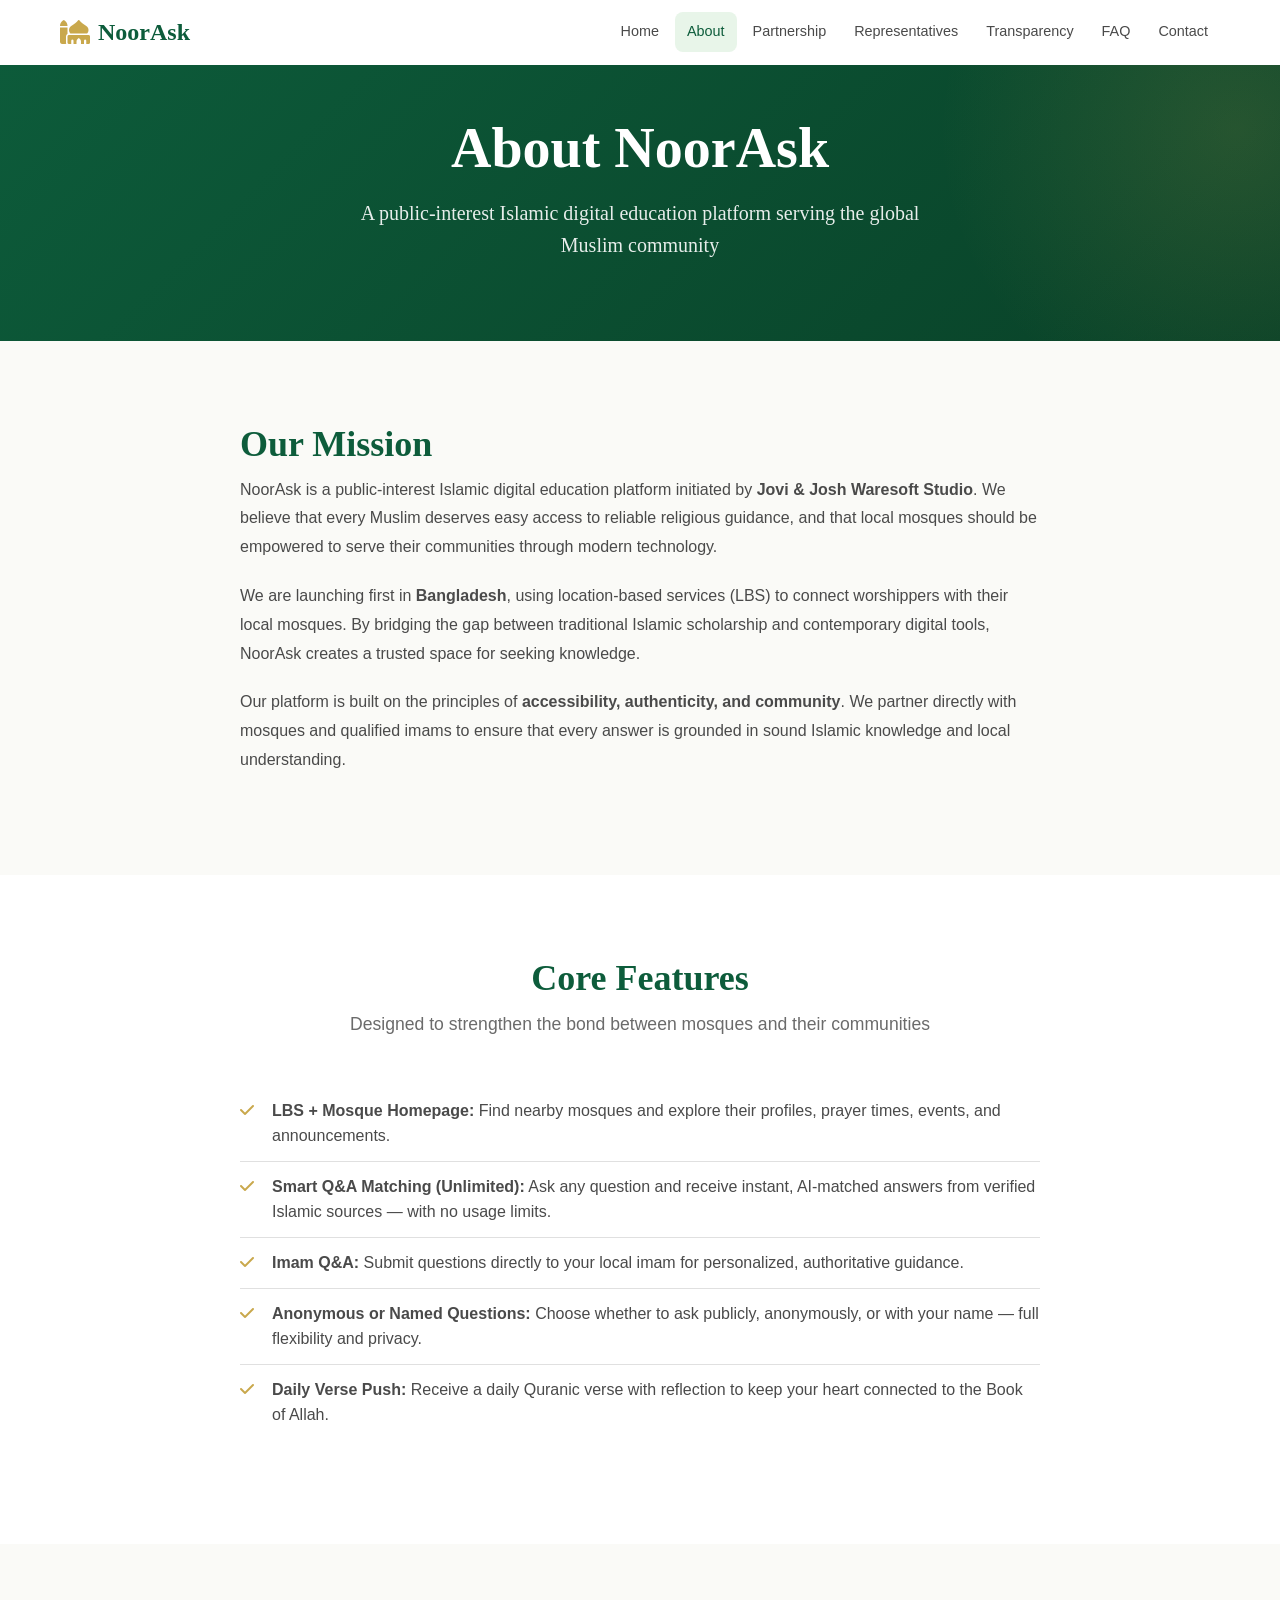
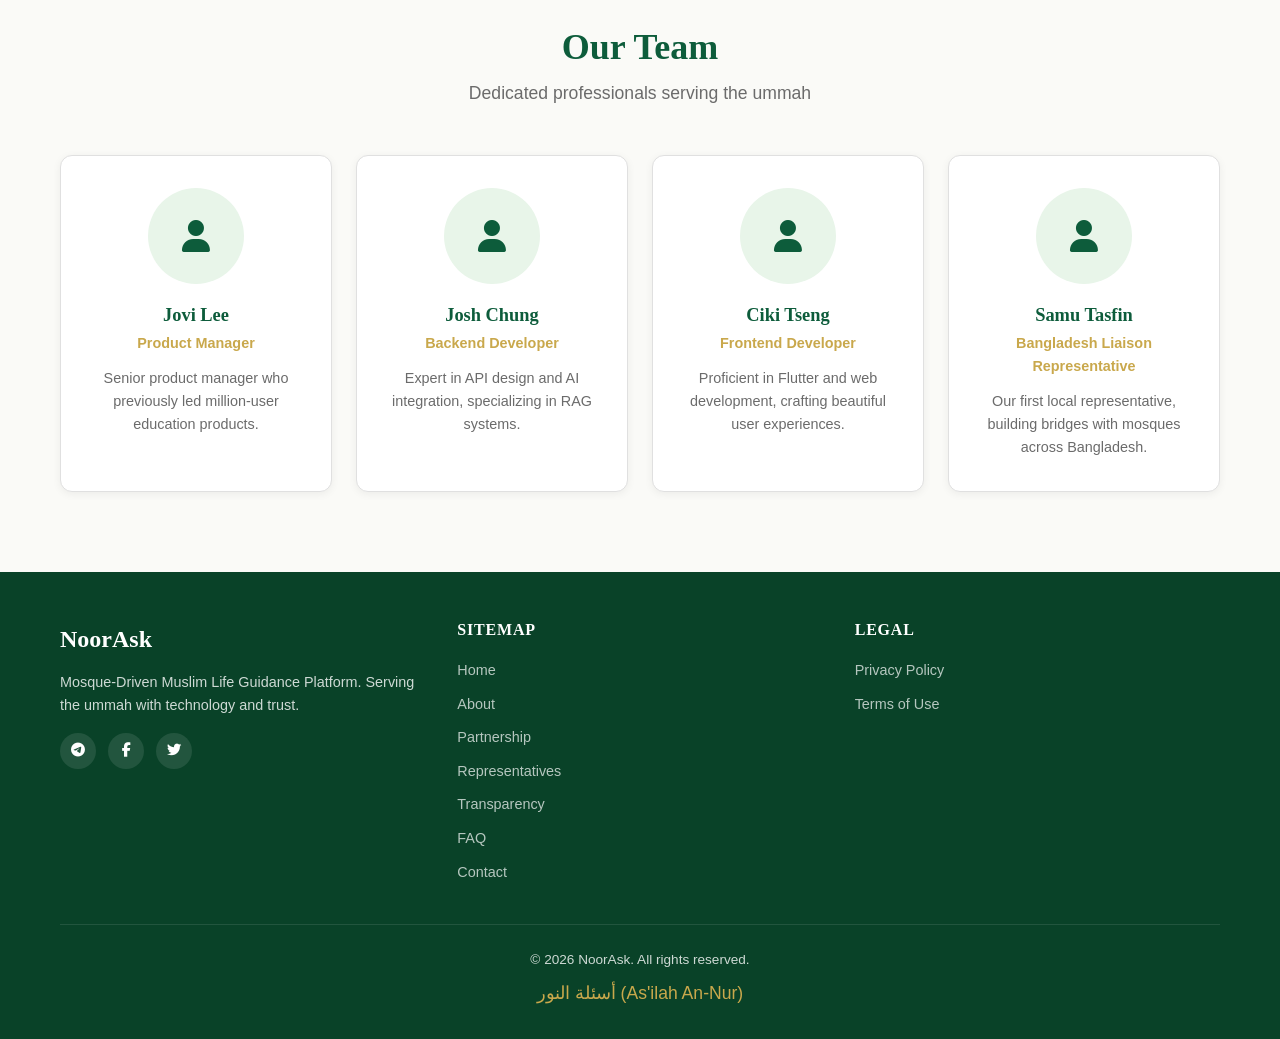
==== about.html @ b7441f34 "Initial commit: NoorAsk recruitment website" ====
<!DOCTYPE html>
<html lang="en" dir="ltr">
<head>
  <meta charset="UTF-8">
  <meta name="viewport" content="width=device-width, initial-scale=1.0">
  <meta name="description" content="About NoorAsk - A public-interest Islamic digital education platform initiated by Jovi & Josh Waresoft Studio.">
  <title>About Us - NoorAsk</title>
  <link rel="stylesheet" href="https://cdnjs.cloudflare.com/ajax/libs/font-awesome/6.4.0/css/all.min.css">
  <link rel="stylesheet" href="./css/style.css">
</head>
<body>
  <!-- Navigation -->
  <nav class="navbar">
    <div class="container">
      <a href="./index.html" class="logo">
        <i class="fas fa-mosque"></i>
        NoorAsk
      </a>
      <button class="nav-toggle" aria-label="Toggle navigation">
        <i class="fas fa-bars"></i>
      </button>
      <ul class="nav-menu">
        <li><a href="./index.html">Home</a></li>
        <li><a href="./about.html" class="active">About</a></li>
        <li><a href="./partnership.html">Partnership</a></li>
        <li><a href="./representatives.html">Representatives</a></li>
        <li><a href="./transparency.html">Transparency</a></li>
        <li><a href="./faq.html">FAQ</a></li>
        <li><a href="./contact.html">Contact</a></li>
      </ul>
    </div>
  </nav>

  <!-- About Hero -->
  <section class="hero" style="padding-top: 7rem; padding-bottom: 3rem;">
    <div class="container">
      <h1>About NoorAsk</h1>
      <p class="tagline">A public-interest Islamic digital education platform serving the global Muslim community</p>
    </div>
  </section>

  <!-- Project Introduction -->
  <section class="section bg-cream">
    <div class="container">
      <div class="content-block">
        <h2 class="section-title" style="text-align: left;">Our Mission</h2>
        <p>NoorAsk is a public-interest Islamic digital education platform initiated by <strong>Jovi & Josh Waresoft Studio</strong>. We believe that every Muslim deserves easy access to reliable religious guidance, and that local mosques should be empowered to serve their communities through modern technology.</p>
        <p>We are launching first in <strong>Bangladesh</strong>, using location-based services (LBS) to connect worshippers with their local mosques. By bridging the gap between traditional Islamic scholarship and contemporary digital tools, NoorAsk creates a trusted space for seeking knowledge.</p>
        <p>Our platform is built on the principles of <strong>accessibility, authenticity, and community</strong>. We partner directly with mosques and qualified imams to ensure that every answer is grounded in sound Islamic knowledge and local understanding.</p>
      </div>
    </div>
  </section>

  <!-- Core Features -->
  <section class="section">
    <div class="container">
      <div class="section-header">
        <h2 class="section-title">Core Features</h2>
        <p class="section-subtitle">Designed to strengthen the bond between mosques and their communities</p>
      </div>
      <div class="content-block">
        <ul class="feature-list">
          <li><strong>LBS + Mosque Homepage:</strong> Find nearby mosques and explore their profiles, prayer times, events, and announcements.</li>
          <li><strong>Smart Q&A Matching (Unlimited):</strong> Ask any question and receive instant, AI-matched answers from verified Islamic sources — with no usage limits.</li>
          <li><strong>Imam Q&A:</strong> Submit questions directly to your local imam for personalized, authoritative guidance.</li>
          <li><strong>Anonymous or Named Questions:</strong> Choose whether to ask publicly, anonymously, or with your name — full flexibility and privacy.</li>
          <li><strong>Daily Verse Push:</strong> Receive a daily Quranic verse with reflection to keep your heart connected to the Book of Allah.</li>
        </ul>
      </div>
    </div>
  </section>

  <!-- Team Section -->
  <section class="section bg-cream">
    <div class="container">
      <div class="section-header">
        <h2 class="section-title">Our Team</h2>
        <p class="section-subtitle">Dedicated professionals serving the ummah</p>
      </div>
      <div class="team-grid">
        <div class="card team-card">
          <div class="team-avatar">
            <i class="fas fa-user"></i>
          </div>
          <h4>Jovi Lee</h4>
          <span class="team-role">Product Manager</span>
          <p>Senior product manager who previously led million-user education products.</p>
        </div>
        <div class="card team-card">
          <div class="team-avatar">
            <i class="fas fa-user"></i>
          </div>
          <h4>Josh Chung</h4>
          <span class="team-role">Backend Developer</span>
          <p>Expert in API design and AI integration, specializing in RAG systems.</p>
        </div>
        <div class="card team-card">
          <div class="team-avatar">
            <i class="fas fa-user"></i>
          </div>
          <h4>Ciki Tseng</h4>
          <span class="team-role">Frontend Developer</span>
          <p>Proficient in Flutter and web development, crafting beautiful user experiences.</p>
        </div>
        <div class="card team-card">
          <div class="team-avatar">
            <i class="fas fa-user"></i>
          </div>
          <h4>Samu Tasfin</h4>
          <span class="team-role">Bangladesh Liaison Representative</span>
          <p>Our first local representative, building bridges with mosques across Bangladesh.</p>
        </div>
      </div>
    </div>
  </section>

  <!-- Footer -->
  <footer class="footer">
    <div class="container">
      <div class="footer-grid">
        <div>
          <div class="footer-brand">NoorAsk</div>
          <p style="font-size: 0.9rem; line-height: 1.6;">Mosque-Driven Muslim Life Guidance Platform. Serving the ummah with technology and trust.</p>
          <div class="footer-social">
            <a href="https://t.me/nooraskbangladesh" target="_blank" aria-label="Telegram"><i class="fab fa-telegram-plane"></i></a>
            <a href="https://facebook.com/nooraskbangladesh" target="_blank" aria-label="Facebook"><i class="fab fa-facebook-f"></i></a>
            <a href="#" target="_blank" aria-label="Twitter"><i class="fab fa-twitter"></i></a>
          </div>
        </div>
        <div class="footer-section">
          <h4>Sitemap</h4>
          <ul class="footer-links">
            <li><a href="./index.html">Home</a></li>
            <li><a href="./about.html">About</a></li>
            <li><a href="./partnership.html">Partnership</a></li>
            <li><a href="./representatives.html">Representatives</a></li>
            <li><a href="./transparency.html">Transparency</a></li>
            <li><a href="./faq.html">FAQ</a></li>
            <li><a href="./contact.html">Contact</a></li>
          </ul>
        </div>
        <div class="footer-section">
          <h4>Legal</h4>
          <ul class="footer-links">
            <li><a href="#">Privacy Policy</a></li>
            <li><a href="#">Terms of Use</a></li>
          </ul>
        </div>
      </div>
      <div class="footer-bottom">
        <p>© 2026 NoorAsk. All rights reserved.</p>
        <p class="arabic-text">أسئلة النور (As'ilah An-Nur)</p>
      </div>
    </div>
  </footer>

  <script src="./js/main.js"></script>
</body>
</html>
---- css/style.css ----
/* NoorAsk - Mosque-Driven Muslim Life Guidance Platform */
/* Global Reset & Base */
*, *::before, *::after {
  box-sizing: border-box;
  margin: 0;
  padding: 0;
}

:root {
  --primary-green: #0D5C3B;
  --dark-green: #094228;
  --light-green: #E8F5E9;
  --accent-gold: #C9A84C;
  --accent-gold-hover: #B3943D;
  --text-dark: #1A1A1A;
  --text-medium: #4A4A4A;
  --text-light: #6B6B6B;
  --bg-white: #FFFFFF;
  --bg-cream: #FAFAF7;
  --border-light: #E0E0E0;
  --shadow-sm: 0 2px 8px rgba(0,0,0,0.06);
  --shadow-md: 0 4px 16px rgba(0,0,0,0.1);
  --radius-sm: 8px;
  --radius-md: 12px;
  --radius-lg: 16px;
  --transition: all 0.3s ease;
}

html {
  scroll-behavior: smooth;
}

body {
  font-family: -apple-system, BlinkMacSystemFont, "Segoe UI", Roboto, "Helvetica Neue", Arial, "Noto Sans", sans-serif, "Apple Color Emoji", "Segoe UI Emoji";
  color: var(--text-dark);
  background-color: var(--bg-white);
  line-height: 1.6;
  -webkit-font-smoothing: antialiased;
}

h1, h2, h3, h4, h5, h6 {
  font-family: Georgia, "Times New Roman", serif;
  font-weight: 600;
  line-height: 1.3;
  color: var(--primary-green);
}

a {
  color: var(--primary-green);
  text-decoration: none;
  transition: var(--transition);
}

a:hover {
  color: var(--accent-gold);
}

img {
  max-width: 100%;
  height: auto;
  display: block;
}

.container {
  width: 100%;
  max-width: 1200px;
  margin: 0 auto;
  padding: 0 1.25rem;
}

/* Buttons */
.btn {
  display: inline-flex;
  align-items: center;
  justify-content: center;
  padding: 0.875rem 1.75rem;
  font-family: Georgia, serif;
  font-size: 1rem;
  font-weight: 600;
  border-radius: var(--radius-sm);
  cursor: pointer;
  transition: var(--transition);
  border: 2px solid transparent;
  text-align: center;
}

.btn-primary {
  background-color: var(--primary-green);
  color: var(--bg-white);
  border-color: var(--primary-green);
}

.btn-primary:hover {
  background-color: var(--dark-green);
  border-color: var(--dark-green);
  color: var(--bg-white);
}

.btn-outline {
  background-color: transparent;
  color: var(--primary-green);
  border-color: var(--primary-green);
}

.btn-outline:hover {
  background-color: var(--primary-green);
  color: var(--bg-white);
}

.btn-gold {
  background-color: var(--accent-gold);
  color: var(--bg-white);
  border-color: var(--accent-gold);
}

.btn-gold:hover {
  background-color: var(--accent-gold-hover);
  border-color: var(--accent-gold-hover);
  color: var(--bg-white);
}

.btn-sm {
  padding: 0.625rem 1.25rem;
  font-size: 0.875rem;
}

/* Section Styles */
.section {
  padding: 4rem 0;
}

.section-title {
  font-size: 2rem;
  text-align: center;
  margin-bottom: 0.5rem;
}

.section-subtitle {
  text-align: center;
  color: var(--text-light);
  font-size: 1.1rem;
  margin-bottom: 2.5rem;
}

.section-header {
  text-align: center;
  margin-bottom: 3rem;
}

.bg-cream {
  background-color: var(--bg-cream);
}

.bg-green {
  background-color: var(--primary-green);
  color: var(--bg-white);
}

.bg-green h1,
.bg-green h2,
.bg-green h3,
.bg-green h4 {
  color: var(--bg-white);
}

.bg-green .section-subtitle {
  color: rgba(255,255,255,0.85);
}

/* Navigation */
.navbar {
  position: fixed;
  top: 0;
  left: 0;
  right: 0;
  background-color: var(--bg-white);
  z-index: 1000;
  transition: var(--transition);
  border-bottom: 1px solid transparent;
}

.navbar.scrolled {
  box-shadow: var(--shadow-sm);
  border-bottom-color: var(--border-light);
}

.navbar .container {
  display: flex;
  align-items: center;
  justify-content: space-between;
  height: 64px;
}

.logo {
  font-family: Georgia, serif;
  font-size: 1.5rem;
  font-weight: 700;
  color: var(--primary-green);
  display: flex;
  align-items: center;
  gap: 0.5rem;
}

.logo i {
  color: var(--accent-gold);
}

.nav-menu {
  display: flex;
  list-style: none;
  gap: 0.25rem;
}

.nav-menu a {
  display: block;
  padding: 0.5rem 0.75rem;
  font-size: 0.9rem;
  font-weight: 500;
  color: var(--text-medium);
  border-radius: var(--radius-sm);
}

.nav-menu a:hover,
.nav-menu a.active {
  color: var(--primary-green);
  background-color: var(--light-green);
}

.nav-toggle {
  display: none;
  background: none;
  border: none;
  cursor: pointer;
  padding: 0.5rem;
  color: var(--primary-green);
  font-size: 1.25rem;
}

/* Mobile Navigation */
@media (max-width: 991px) {
  .nav-toggle {
    display: block;
  }

  .nav-menu {
    position: fixed;
    top: 64px;
    left: 0;
    right: 0;
    background-color: var(--bg-white);
    flex-direction: column;
    padding: 1rem;
    gap: 0.5rem;
    box-shadow: var(--shadow-md);
    transform: translateY(-150%);
    opacity: 0;
    transition: var(--transition);
    pointer-events: none;
    border-bottom: 1px solid var(--border-light);
  }

  .nav-menu.open {
    transform: translateY(0);
    opacity: 1;
    pointer-events: all;
  }

  .nav-menu a {
    padding: 0.875rem 1rem;
    font-size: 1rem;
    border-bottom: 1px solid var(--border-light);
    border-radius: 0;
  }

  .nav-menu li:last-child a {
    border-bottom: none;
  }
}

/* Hero Section */
.hero {
  padding: 8rem 0 5rem;
  background: linear-gradient(135deg, var(--primary-green) 0%, var(--dark-green) 100%);
  color: var(--bg-white);
  text-align: center;
  position: relative;
  overflow: hidden;
}

.hero::before {
  content: '';
  position: absolute;
  top: -50%;
  right: -20%;
  width: 600px;
  height: 600px;
  background: radial-gradient(circle, rgba(201,168,76,0.15) 0%, transparent 70%);
  pointer-events: none;
}

.hero h1 {
  font-size: 3rem;
  color: var(--bg-white);
  margin-bottom: 0.75rem;
}

.hero .tagline {
  font-family: Georgia, serif;
  font-size: 1.25rem;
  opacity: 0.9;
  margin-bottom: 2rem;
  max-width: 600px;
  margin-left: auto;
  margin-right: auto;
}

.hero-buttons {
  display: flex;
  gap: 1rem;
  justify-content: center;
  flex-wrap: wrap;
}

.hero .btn-primary {
  background-color: var(--accent-gold);
  border-color: var(--accent-gold);
  color: var(--bg-white);
}

.hero .btn-primary:hover {
  background-color: var(--accent-gold-hover);
  border-color: var(--accent-gold-hover);
}

.hero .btn-outline {
  color: var(--bg-white);
  border-color: rgba(255,255,255,0.5);
}

.hero .btn-outline:hover {
  background-color: var(--bg-white);
  color: var(--primary-green);
  border-color: var(--bg-white);
}

/* Cards Grid */
.cards-grid {
  display: grid;
  grid-template-columns: repeat(auto-fit, minmax(260px, 1fr));
  gap: 1.5rem;
}

.card {
  background-color: var(--bg-white);
  border-radius: var(--radius-md);
  padding: 2rem;
  box-shadow: var(--shadow-sm);
  border: 1px solid var(--border-light);
  transition: var(--transition);
}

.card:hover {
  box-shadow: var(--shadow-md);
  transform: translateY(-4px);
}

.card-icon {
  width: 56px;
  height: 56px;
  background-color: var(--light-green);
  border-radius: var(--radius-sm);
  display: flex;
  align-items: center;
  justify-content: center;
  margin-bottom: 1.25rem;
  color: var(--primary-green);
  font-size: 1.5rem;
}

.card h3 {
  font-size: 1.25rem;
  margin-bottom: 0.75rem;
}

.card p {
  color: var(--text-light);
  font-size: 0.95rem;
  line-height: 1.6;
}

/* Stats Section */
.stats-grid {
  display: grid;
  grid-template-columns: repeat(auto-fit, minmax(200px, 1fr));
  gap: 2rem;
  text-align: center;
}

.stat-item .stat-number {
  font-family: Georgia, serif;
  font-size: 2.5rem;
  font-weight: 700;
  color: var(--accent-gold);
  display: block;
  margin-bottom: 0.5rem;
}

.stat-item .stat-label {
  font-size: 1rem;
  color: rgba(255,255,255,0.85);
}

/* Placeholder Boxes */
.typeform-placeholder,
.dropboxsign-placeholder {
  background-color: var(--light-green);
  border: 2px dashed var(--primary-green);
  border-radius: var(--radius-md);
  padding: 3rem 2rem;
  text-align: center;
  color: var(--primary-green);
  font-family: Georgia, serif;
  margin: 1.5rem 0;
}

.typeform-placeholder i,
.dropboxsign-placeholder i {
  font-size: 2.5rem;
  margin-bottom: 1rem;
  display: block;
  opacity: 0.7;
}

/* Team Cards */
.team-grid {
  display: grid;
  grid-template-columns: repeat(auto-fit, minmax(240px, 1fr));
  gap: 1.5rem;
}

.team-card {
  text-align: center;
  padding: 2rem 1.5rem;
}

.team-avatar {
  width: 96px;
  height: 96px;
  background-color: var(--light-green);
  border-radius: 50%;
  display: flex;
  align-items: center;
  justify-content: center;
  margin: 0 auto 1.25rem;
  color: var(--primary-green);
  font-size: 2rem;
}

.team-card h4 {
  font-size: 1.15rem;
  margin-bottom: 0.25rem;
}

.team-role {
  color: var(--accent-gold);
  font-weight: 600;
  font-size: 0.9rem;
  margin-bottom: 0.75rem;
  display: block;
}

.team-card p {
  color: var(--text-light);
  font-size: 0.9rem;
}

/* Process Steps */
.process-steps {
  display: flex;
  justify-content: center;
  flex-wrap: wrap;
  gap: 1rem;
  margin: 2rem 0;
}

.step {
  display: flex;
  align-items: center;
  gap: 0.75rem;
  background-color: var(--bg-white);
  padding: 1rem 1.25rem;
  border-radius: var(--radius-sm);
  box-shadow: var(--shadow-sm);
  border: 1px solid var(--border-light);
  min-width: 200px;
}

.step-number {
  width: 36px;
  height: 36px;
  background-color: var(--primary-green);
  color: var(--bg-white);
  border-radius: 50%;
  display: flex;
  align-items: center;
  justify-content: center;
  font-family: Georgia, serif;
  font-weight: 700;
  flex-shrink: 0;
}

.step-text {
  font-weight: 500;
  font-size: 0.95rem;
}

/* Tables */
.table-responsive {
  overflow-x: auto;
  margin: 1.5rem 0;
}

table {
  width: 100%;
  border-collapse: collapse;
  background-color: var(--bg-white);
  border-radius: var(--radius-md);
  overflow: hidden;
  box-shadow: var(--shadow-sm);
}

thead {
  background-color: var(--primary-green);
  color: var(--bg-white);
}

th, td {
  padding: 1rem 1.25rem;
  text-align: left;
  border-bottom: 1px solid var(--border-light);
}

th {
  font-family: Georgia, serif;
  font-weight: 600;
  font-size: 0.95rem;
}

tbody tr:last-child td {
  border-bottom: none;
}

tbody tr:hover {
  background-color: var(--light-green);
}

/* Progress Bar */
.progress-bar {
  width: 100%;
  height: 8px;
  background-color: var(--border-light);
  border-radius: 4px;
  overflow: hidden;
}

.progress-fill {
  height: 100%;
  background-color: var(--accent-gold);
  border-radius: 4px;
  transition: width 0.5s ease;
}

/* FAQ Accordion */
.faq-category {
  margin-bottom: 2.5rem;
}

.faq-category-title {
  font-size: 1.35rem;
  margin-bottom: 1rem;
  padding-bottom: 0.5rem;
  border-bottom: 2px solid var(--light-green);
}

.faq-item {
  background-color: var(--bg-white);
  border: 1px solid var(--border-light);
  border-radius: var(--radius-sm);
  margin-bottom: 0.75rem;
  overflow: hidden;
}

.faq-question {
  width: 100%;
  background: none;
  border: none;
  padding: 1.25rem;
  text-align: left;
  font-family: inherit;
  font-size: 1rem;
  font-weight: 500;
  color: var(--text-dark);
  cursor: pointer;
  display: flex;
  justify-content: space-between;
  align-items: center;
  transition: var(--transition);
}

.faq-question:hover {
  background-color: var(--light-green);
}

.faq-question i {
  transition: var(--transition);
  color: var(--primary-green);
}

.faq-item.active .faq-question i {
  transform: rotate(180deg);
}

.faq-answer {
  max-height: 0;
  overflow: hidden;
  transition: max-height 0.3s ease, padding 0.3s ease;
  padding: 0 1.25rem;
}

.faq-item.active .faq-answer {
  max-height: 500px;
  padding: 0 1.25rem 1.25rem;
}

.faq-answer p {
  color: var(--text-light);
  line-height: 1.7;
}

/* Contact Page */
.contact-grid {
  display: grid;
  grid-template-columns: repeat(auto-fit, minmax(280px, 1fr));
  gap: 2rem;
  margin-top: 2rem;
}

.contact-card {
  text-align: center;
  padding: 2.5rem 2rem;
}

.contact-card i {
  font-size: 2rem;
  color: var(--accent-gold);
  margin-bottom: 1rem;
}

.contact-card h3 {
  margin-bottom: 0.5rem;
  font-size: 1.2rem;
}

.contact-card a {
  color: var(--primary-green);
  font-weight: 500;
}

.contact-card a:hover {
  color: var(--accent-gold);
}

.social-links {
  display: flex;
  justify-content: center;
  gap: 1rem;
  margin-top: 2rem;
}

.social-links a {
  width: 48px;
  height: 48px;
  border-radius: 50%;
  background-color: var(--light-green);
  color: var(--primary-green);
  display: flex;
  align-items: center;
  justify-content: center;
  font-size: 1.25rem;
  transition: var(--transition);
}

.social-links a:hover {
  background-color: var(--primary-green);
  color: var(--bg-white);
  transform: translateY(-3px);
}

/* Footer */
.footer {
  background-color: var(--dark-green);
  color: rgba(255,255,255,0.8);
  padding: 3rem 0 1.5rem;
}

.footer-grid {
  display: grid;
  grid-template-columns: repeat(auto-fit, minmax(200px, 1fr));
  gap: 2rem;
  margin-bottom: 2rem;
}

.footer-brand {
  font-family: Georgia, serif;
  font-size: 1.5rem;
  font-weight: 700;
  color: var(--bg-white);
  margin-bottom: 0.75rem;
}

.footer-section h4 {
  color: var(--bg-white);
  font-size: 1rem;
  margin-bottom: 1rem;
  text-transform: uppercase;
  letter-spacing: 0.05em;
}

.footer-links {
  list-style: none;
}

.footer-links li {
  margin-bottom: 0.5rem;
}

.footer-links a {
  color: rgba(255,255,255,0.7);
  font-size: 0.9rem;
}

.footer-links a:hover {
  color: var(--accent-gold);
}

.footer-social {
  display: flex;
  gap: 0.75rem;
  margin-top: 1rem;
}

.footer-social a {
  width: 36px;
  height: 36px;
  border-radius: 50%;
  background-color: rgba(255,255,255,0.1);
  color: var(--bg-white);
  display: flex;
  align-items: center;
  justify-content: center;
  font-size: 0.9rem;
  transition: var(--transition);
}

.footer-social a:hover {
  background-color: var(--accent-gold);
  color: var(--bg-white);
}

.footer-bottom {
  border-top: 1px solid rgba(255,255,255,0.1);
  padding-top: 1.5rem;
  text-align: center;
  font-size: 0.85rem;
}

.footer-bottom p {
  margin-bottom: 0.5rem;
}

.arabic-text {
  font-family: "Traditional Arabic", "Arial", sans-serif;
  font-size: 1.1rem;
  color: var(--accent-gold);
  margin-top: 0.5rem;
}

/* Content Blocks */
.content-block {
  max-width: 800px;
  margin: 0 auto;
}

.content-block p {
  margin-bottom: 1.25rem;
  color: var(--text-medium);
  line-height: 1.8;
}

.feature-list {
  list-style: none;
  margin: 1.5rem 0;
}

.feature-list li {
  padding: 0.75rem 0;
  padding-left: 2rem;
  position: relative;
  color: var(--text-medium);
  border-bottom: 1px solid var(--border-light);
}

.feature-list li:last-child {
  border-bottom: none;
}

.feature-list li::before {
  content: '\f00c';
  font-family: 'Font Awesome 6 Free';
  font-weight: 900;
  position: absolute;
  left: 0;
  color: var(--accent-gold);
}

/* Responsive Adjustments */
@media (max-width: 768px) {
  .hero {
    padding: 7rem 0 4rem;
  }

  .hero h1 {
    font-size: 2.25rem;
  }

  .hero .tagline {
    font-size: 1.05rem;
  }

  .section {
    padding: 3rem 0;
  }

  .section-title {
    font-size: 1.6rem;
  }

  .cards-grid {
    grid-template-columns: 1fr;
  }

  .process-steps {
    flex-direction: column;
    align-items: stretch;
  }

  .step {
    min-width: auto;
  }

  .stats-grid {
    grid-template-columns: 1fr;
    gap: 1.5rem;
  }

  .footer-grid {
    grid-template-columns: 1fr;
    text-align: center;
  }

  .footer-social {
    justify-content: center;
  }
}

@media (min-width: 992px) {
  .hero h1 {
    font-size: 3.5rem;
  }

  .section {
    padding: 5rem 0;
  }

  .section-title {
    font-size: 2.25rem;
  }
}

/* RTL Support */
[dir="rtl"] .feature-list li {
  padding-left: 0;
  padding-right: 2rem;
}

[dir="rtl"] .feature-list li::before {
  left: auto;
  right: 0;
}

[dir="rtl"] .step {
  flex-direction: row-reverse;
}

[dir="rtl"] .faq-question {
  flex-direction: row-reverse;
  text-align: right;
}
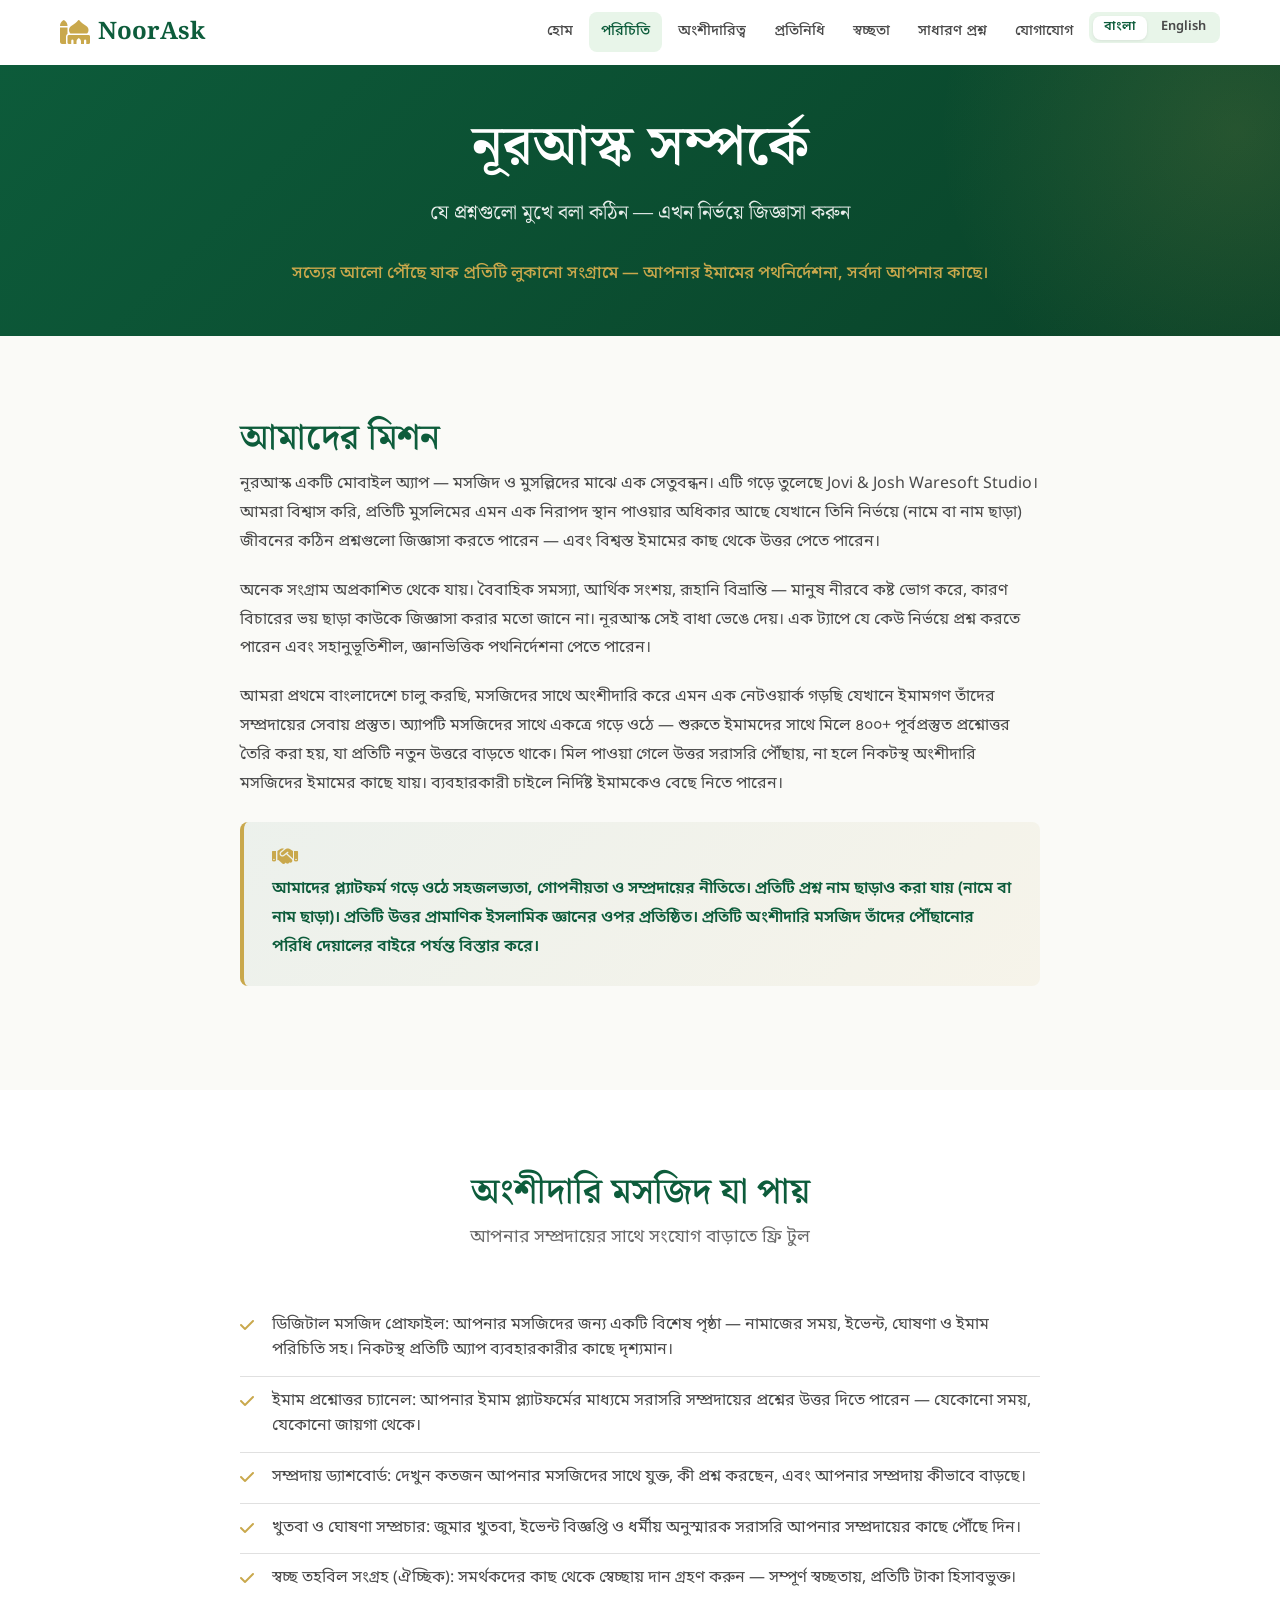
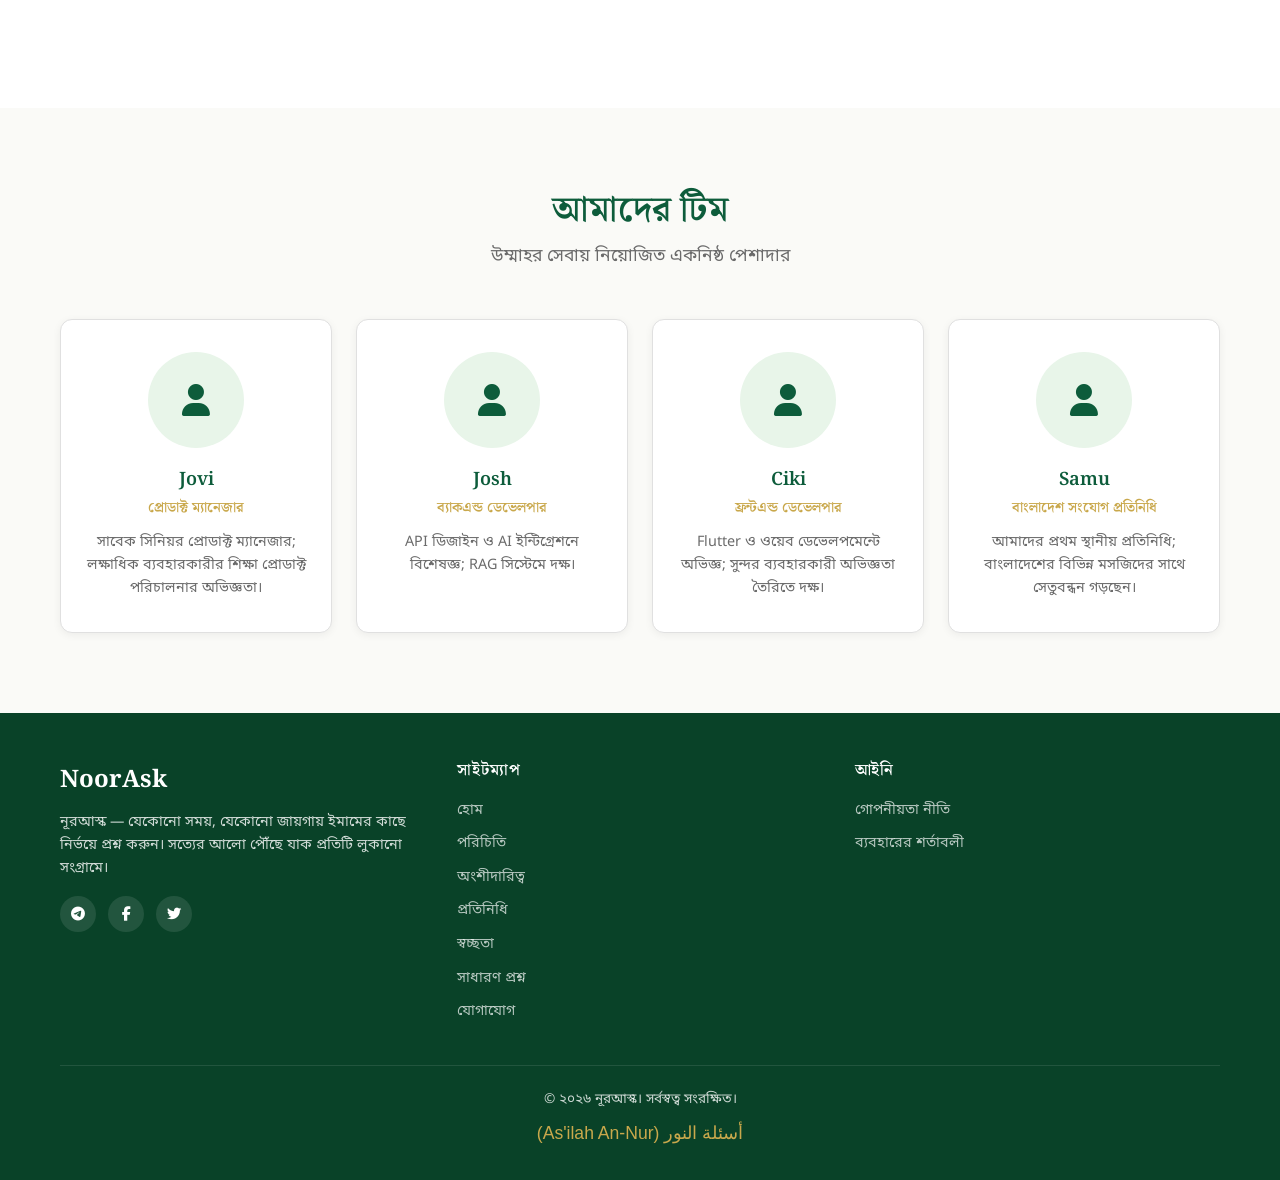
==== commit 385581c3: "feat: i18n Bengali default + content repositioning per user feedback" ====
--- a/about.html
+++ b/about.html
@@ -1,11 +1,14 @@
 <!DOCTYPE html>
-<html lang="en" dir="ltr">
+<html lang="bn" dir="ltr">
 <head>
   <meta charset="UTF-8">
   <meta name="viewport" content="width=device-width, initial-scale=1.0">
-  <meta name="description" content="About NoorAsk - A public-interest Islamic digital education platform initiated by Jovi & Josh Waresoft Studio.">
-  <title>About Us - NoorAsk</title>
+  <meta name="description" content="নূরআস্ক সম্পর্কে — মসজিদ ও মুসল্লিদের মাঝে সেতুবন্ধন তৈরি করে এমন একটি মোবাইল অ্যাপ। আপনার মসজিদের সাথে অংশীদারি করে জীবন বদলানো পথনির্দেশনা দিন।">
+  <title>নূরআস্ক সম্পর্কে</title>
   <link rel="stylesheet" href="https://cdnjs.cloudflare.com/ajax/libs/font-awesome/6.4.0/css/all.min.css">
+  <link rel="preconnect" href="https://fonts.googleapis.com">
+  <link rel="preconnect" href="https://fonts.gstatic.com" crossorigin>
+  <link href="https://fonts.googleapis.com/css2?family=Hind+Siliguri:wght@400;500;600;700&family=Noto+Sans+Bengali:wght@400;500;600;700&family=Noto+Serif+Bengali:wght@500;600;700&display=swap" rel="stylesheet">
   <link rel="stylesheet" href="./css/style.css">
 </head>
 <body>
@@ -20,13 +23,19 @@
         <i class="fas fa-bars"></i>
       </button>
       <ul class="nav-menu">
-        <li><a href="./index.html">Home</a></li>
-        <li><a href="./about.html" class="active">About</a></li>
-        <li><a href="./partnership.html">Partnership</a></li>
-        <li><a href="./representatives.html">Representatives</a></li>
-        <li><a href="./transparency.html">Transparency</a></li>
-        <li><a href="./faq.html">FAQ</a></li>
-        <li><a href="./contact.html">Contact</a></li>
+        <li><a href="./index.html" data-i18n="nav.home">হোম</a></li>
+        <li class="active"><a href="./about.html" data-i18n="nav.about">পরিচিতি</a></li>
+        <li><a href="./partnership.html" data-i18n="nav.partnership">অংশীদারিত্ব</a></li>
+        <li><a href="./representatives.html" data-i18n="nav.representatives">প্রতিনিধি</a></li>
+        <li><a href="./transparency.html" data-i18n="nav.transparency">স্বচ্ছতা</a></li>
+        <li><a href="./faq.html" data-i18n="nav.faq">সাধারণ প্রশ্ন</a></li>
+        <li><a href="./contact.html" data-i18n="nav.contact">যোগাযোগ</a></li>
+        <li>
+          <div class="lang-switcher">
+            <button class="lang-btn active" data-lang="bn" data-i18n="lang.bn">বাংলা</button>
+            <button class="lang-btn" data-lang="en" data-i18n="lang.en">English</button>
+          </div>
+        </li>
       </ul>
     </div>
   </nav>
@@ -34,8 +43,9 @@
   <!-- About Hero -->
   <section class="hero" style="padding-top: 7rem; padding-bottom: 3rem;">
     <div class="container">
-      <h1>About NoorAsk</h1>
-      <p class="tagline">A public-interest Islamic digital education platform serving the global Muslim community</p>
+      <h1 data-i18n="about.title">নূরআস্ক সম্পর্কে</h1>
+      <p class="tagline" data-i18n="about.hero.tagline">যে প্রশ্নগুলো মুখে বলা কঠিন — এখন নির্ভয়ে জিজ্ঞাসা করুন</p>
+      <p style="font-size: 1.05rem; color: var(--accent-gold); font-weight: 500; margin-top: 1rem;" data-i18n="about.hero.sub">সত্যের আলো পৌঁছে যাক প্রতিটি লুকানো সংগ্রামে — আপনার ইমামের পথনির্দেশনা, সর্বদা আপনার কাছে।</p>
     </div>
   </section>
 
@@ -43,10 +53,14 @@
   <section class="section bg-cream">
     <div class="container">
       <div class="content-block">
-        <h2 class="section-title" style="text-align: left;">Our Mission</h2>
-        <p>NoorAsk is a public-interest Islamic digital education platform initiated by <strong>Jovi & Josh Waresoft Studio</strong>. We believe that every Muslim deserves easy access to reliable religious guidance, and that local mosques should be empowered to serve their communities through modern technology.</p>
-        <p>We are launching first in <strong>Bangladesh</strong>, using location-based services (LBS) to connect worshippers with their local mosques. By bridging the gap between traditional Islamic scholarship and contemporary digital tools, NoorAsk creates a trusted space for seeking knowledge.</p>
-        <p>Our platform is built on the principles of <strong>accessibility, authenticity, and community</strong>. We partner directly with mosques and qualified imams to ensure that every answer is grounded in sound Islamic knowledge and local understanding.</p>
+        <h2 class="section-title" style="text-align: left;" data-i18n="about.mission.title">আমাদের মিশন</h2>
+        <p data-i18n="about.mission.p1">নূরআস্ক একটি মোবাইল অ্যাপ — মসজিদ ও মুসল্লিদের মাঝে এক সেতুবন্ধন। এটি গড়ে তুলেছে Jovi & Josh Waresoft Studio। আমরা বিশ্বাস করি, প্রতিটি মুসলিমের এমন এক নিরাপদ স্থান পাওয়ার অধিকার আছে যেখানে তিনি নির্ভয়ে (নামে বা নাম ছাড়া) জীবনের কঠিন প্রশ্নগুলো জিজ্ঞাসা করতে পারেন — এবং বিশ্বস্ত ইমামের কাছ থেকে উত্তর পেতে পারেন।</p>
+        <p data-i18n="about.mission.p2">অনেক সংগ্রাম অপ্রকাশিত থেকে যায়। বৈবাহিক সমস্যা, আর্থিক সংশয়, রূহানি বিভ্রান্তি — মানুষ নীরবে কষ্ট ভোগ করে, কারণ বিচারের ভয় ছাড়া কাউকে জিজ্ঞাসা করার মতো জানে না। নূরআস্ক সেই বাধা ভেঙে দেয়। এক ট্যাপে যে কেউ নির্ভয়ে প্রশ্ন করতে পারেন এবং সহানুভূতিশীল, জ্ঞানভিত্তিক পথনির্দেশনা পেতে পারেন।</p>
+        <p data-i18n="about.mission.p3">আমরা প্রথমে বাংলাদেশে চালু করছি, মসজিদের সাথে অংশীদারি করে এমন এক নেটওয়ার্ক গড়ছি যেখানে ইমামগণ তাঁদের সম্প্রদায়ের সেবায় প্রস্তুত। অ্যাপটি মসজিদের সাথে একত্রে গড়ে ওঠে — শুরুতে ইমামদের সাথে মিলে ৪০০+ পূর্বপ্রস্তুত প্রশ্নোত্তর তৈরি করা হয়, যা প্রতিটি নতুন উত্তরে বাড়তে থাকে। মিল পাওয়া গেলে উত্তর সরাসরি পৌঁছায়, না হলে নিকটস্থ অংশীদারি মসজিদের ইমামের কাছে যায়। ব্যবহারকারী চাইলে নির্দিষ্ট ইমামকেও বেছে নিতে পারেন।</p>
+        <div class="highlight-box">
+          <i class="fas fa-handshake" style="color: var(--accent-gold); margin-bottom: 0.5rem; font-size: 1.3rem;"></i>
+          <p style="font-weight: 600; color: var(--primary-green); margin: 0;" data-i18n="about.mission.p4">আমাদের প্ল্যাটফর্ম গড়ে ওঠে সহজলভ্যতা, গোপনীয়তা ও সম্প্রদায়ের নীতিতে। প্রতিটি প্রশ্ন নাম ছাড়াও করা যায় (নামে বা নাম ছাড়া)। প্রতিটি উত্তর প্রামাণিক ইসলামিক জ্ঞানের ওপর প্রতিষ্ঠিত। প্রতিটি অংশীদারি মসজিদ তাঁদের পৌঁছানোর পরিধি দেয়ালের বাইরে পর্যন্ত বিস্তার করে।</p>
+        </div>
       </div>
     </div>
   </section>
@@ -55,16 +69,16 @@
   <section class="section">
     <div class="container">
       <div class="section-header">
-        <h2 class="section-title">Core Features</h2>
-        <p class="section-subtitle">Designed to strengthen the bond between mosques and their communities</p>
+        <h2 class="section-title" data-i18n="about.features.title">অংশীদারি মসজিদ যা পায়</h2>
+        <p class="section-subtitle" data-i18n="about.features.subtitle">আপনার সম্প্রদায়ের সাথে সংযোগ বাড়াতে ফ্রি টুল</p>
       </div>
       <div class="content-block">
         <ul class="feature-list">
-          <li><strong>LBS + Mosque Homepage:</strong> Find nearby mosques and explore their profiles, prayer times, events, and announcements.</li>
-          <li><strong>Smart Q&A Matching (Unlimited):</strong> Ask any question and receive instant, AI-matched answers from verified Islamic sources — with no usage limits.</li>
-          <li><strong>Imam Q&A:</strong> Submit questions directly to your local imam for personalized, authoritative guidance.</li>
-          <li><strong>Anonymous or Named Questions:</strong> Choose whether to ask publicly, anonymously, or with your name — full flexibility and privacy.</li>
-          <li><strong>Daily Verse Push:</strong> Receive a daily Quranic verse with reflection to keep your heart connected to the Book of Allah.</li>
+          <li data-i18n="about.features.f1">ডিজিটাল মসজিদ প্রোফাইল: আপনার মসজিদের জন্য একটি বিশেষ পৃষ্ঠা — নামাজের সময়, ইভেন্ট, ঘোষণা ও ইমাম পরিচিতি সহ। নিকটস্থ প্রতিটি অ্যাপ ব্যবহারকারীর কাছে দৃশ্যমান।</li>
+          <li data-i18n="about.features.f2">ইমাম প্রশ্নোত্তর চ্যানেল: আপনার ইমাম প্ল্যাটফর্মের মাধ্যমে সরাসরি সম্প্রদায়ের প্রশ্নের উত্তর দিতে পারেন — যেকোনো সময়, যেকোনো জায়গা থেকে।</li>
+          <li data-i18n="about.features.f3">সম্প্রদায় ড্যাশবোর্ড: দেখুন কতজন আপনার মসজিদের সাথে যুক্ত, কী প্রশ্ন করছেন, এবং আপনার সম্প্রদায় কীভাবে বাড়ছে।</li>
+          <li data-i18n="about.features.f4">খুতবা ও ঘোষণা সম্প্রচার: জুমার খুতবা, ইভেন্ট বিজ্ঞপ্তি ও ধর্মীয় অনুস্মারক সরাসরি আপনার সম্প্রদায়ের কাছে পৌঁছে দিন।</li>
+          <li data-i18n="about.features.f5">স্বচ্ছ তহবিল সংগ্রহ (ঐচ্ছিক): সমর্থকদের কাছ থেকে স্বেচ্ছায় দান গ্রহণ করুন — সম্পূর্ণ স্বচ্ছতায়, প্রতিটি টাকা হিসাবভুক্ত।</li>
         </ul>
       </div>
     </div>
@@ -74,41 +88,41 @@
   <section class="section bg-cream">
     <div class="container">
       <div class="section-header">
-        <h2 class="section-title">Our Team</h2>
-        <p class="section-subtitle">Dedicated professionals serving the ummah</p>
+        <h2 class="section-title" data-i18n="about.team.title">আমাদের টিম</h2>
+        <p class="section-subtitle" data-i18n="about.team.subtitle">উম্মাহর সেবায় নিয়োজিত একনিষ্ঠ পেশাদার</p>
       </div>
       <div class="team-grid">
         <div class="card team-card">
           <div class="team-avatar">
             <i class="fas fa-user"></i>
           </div>
-          <h4>Jovi Lee</h4>
-          <span class="team-role">Product Manager</span>
-          <p>Senior product manager who previously led million-user education products.</p>
+          <h4>Jovi</h4>
+          <span class="team-role" data-i18n="about.team.jovi.role">প্রোডাক্ট ম্যানেজার</span>
+          <p data-i18n="about.team.jovi.bio">সাবেক সিনিয়র প্রোডাক্ট ম্যানেজার; লক্ষাধিক ব্যবহারকারীর শিক্ষা প্রোডাক্ট পরিচালনার অভিজ্ঞতা।</p>
         </div>
         <div class="card team-card">
           <div class="team-avatar">
             <i class="fas fa-user"></i>
           </div>
-          <h4>Josh Chung</h4>
-          <span class="team-role">Backend Developer</span>
-          <p>Expert in API design and AI integration, specializing in RAG systems.</p>
+          <h4>Josh</h4>
+          <span class="team-role" data-i18n="about.team.josh.role">ব্যাকএন্ড ডেভেলপার</span>
+          <p data-i18n="about.team.josh.bio">API ডিজাইন ও AI ইন্টিগ্রেশনে বিশেষজ্ঞ; RAG সিস্টেমে দক্ষ।</p>
         </div>
         <div class="card team-card">
           <div class="team-avatar">
             <i class="fas fa-user"></i>
           </div>
-          <h4>Ciki Tseng</h4>
-          <span class="team-role">Frontend Developer</span>
-          <p>Proficient in Flutter and web development, crafting beautiful user experiences.</p>
+          <h4>Ciki</h4>
+          <span class="team-role" data-i18n="about.team.ciki.role">ফ্রন্টএন্ড ডেভেলপার</span>
+          <p data-i18n="about.team.ciki.bio">Flutter ও ওয়েব ডেভেলপমেন্টে অভিজ্ঞ; সুন্দর ব্যবহারকারী অভিজ্ঞতা তৈরিতে দক্ষ।</p>
         </div>
         <div class="card team-card">
           <div class="team-avatar">
             <i class="fas fa-user"></i>
           </div>
-          <h4>Samu Tasfin</h4>
-          <span class="team-role">Bangladesh Liaison Representative</span>
-          <p>Our first local representative, building bridges with mosques across Bangladesh.</p>
+          <h4>Samu</h4>
+          <span class="team-role" data-i18n="about.team.samu.role">বাংলাদেশ সংযোগ প্রতিনিধি</span>
+          <p data-i18n="about.team.samu.bio">আমাদের প্রথম স্থানীয় প্রতিনিধি; বাংলাদেশের বিভিন্ন মসজিদের সাথে সেতুবন্ধন গড়ছেন।</p>
         </div>
       </div>
     </div>
@@ -120,7 +134,7 @@
       <div class="footer-grid">
         <div>
           <div class="footer-brand">NoorAsk</div>
-          <p style="font-size: 0.9rem; line-height: 1.6;">Mosque-Driven Muslim Life Guidance Platform. Serving the ummah with technology and trust.</p>
+          <p style="font-size: 0.9rem; line-height: 1.6;" data-i18n="footer.tagline">নূরআস্ক — যেকোনো সময়, যেকোনো জায়গায় ইমামের কাছে নির্ভয়ে প্রশ্ন করুন। সত্যের আলো পৌঁছে যাক প্রতিটি লুকানো সংগ্রামে।</p>
           <div class="footer-social">
             <a href="https://t.me/nooraskbangladesh" target="_blank" aria-label="Telegram"><i class="fab fa-telegram-plane"></i></a>
             <a href="https://facebook.com/nooraskbangladesh" target="_blank" aria-label="Facebook"><i class="fab fa-facebook-f"></i></a>
@@ -128,32 +142,33 @@
           </div>
         </div>
         <div class="footer-section">
-          <h4>Sitemap</h4>
+          <h4 data-i18n="footer.sitemap">সাইটম্যাপ</h4>
           <ul class="footer-links">
-            <li><a href="./index.html">Home</a></li>
-            <li><a href="./about.html">About</a></li>
-            <li><a href="./partnership.html">Partnership</a></li>
-            <li><a href="./representatives.html">Representatives</a></li>
-            <li><a href="./transparency.html">Transparency</a></li>
-            <li><a href="./faq.html">FAQ</a></li>
-            <li><a href="./contact.html">Contact</a></li>
+            <li><a href="./index.html" data-i18n="nav.home">হোম</a></li>
+            <li><a href="./about.html" data-i18n="nav.about">পরিচিতি</a></li>
+            <li><a href="./partnership.html" data-i18n="nav.partnership">অংশীদারিত্ব</a></li>
+            <li><a href="./representatives.html" data-i18n="nav.representatives">প্রতিনিধি</a></li>
+            <li><a href="./transparency.html" data-i18n="nav.transparency">স্বচ্ছতা</a></li>
+            <li><a href="./faq.html" data-i18n="nav.faq">সাধারণ প্রশ্ন</a></li>
+            <li><a href="./contact.html" data-i18n="nav.contact">যোগাযোগ</a></li>
           </ul>
         </div>
         <div class="footer-section">
-          <h4>Legal</h4>
+          <h4 data-i18n="footer.legal">আইনি</h4>
           <ul class="footer-links">
-            <li><a href="#">Privacy Policy</a></li>
-            <li><a href="#">Terms of Use</a></li>
+            <li><a href="#" data-i18n="footer.privacy">গোপনীয়তা নীতি</a></li>
+            <li><a href="#" data-i18n="footer.terms">ব্যবহারের শর্তাবলী</a></li>
           </ul>
         </div>
       </div>
       <div class="footer-bottom">
-        <p>© 2026 NoorAsk. All rights reserved.</p>
+        <p data-i18n="footer.copyright">© ২০২৬ নূরআস্ক। সর্বস্বত্ব সংরক্ষিত।</p>
         <p class="arabic-text">أسئلة النور (As'ilah An-Nur)</p>
       </div>
     </div>
   </footer>
 
+  <script src="./js/i18n.js"></script>
   <script src="./js/main.js"></script>
 </body>
 </html>
--- a/css/style.css
+++ b/css/style.css
@@ -906,3 +906,114 @@
   flex-direction: row-reverse;
   text-align: right;
 }
+
+/* ============ Language Switcher ============ */
+.lang-switcher {
+  display: inline-flex;
+  align-items: center;
+  background-color: var(--light-green);
+  border-radius: var(--radius-sm);
+  padding: 0.2rem;
+  gap: 0.15rem;
+}
+
+.lang-btn {
+  background: none;
+  border: none;
+  cursor: pointer;
+  padding: 0.35rem 0.7rem;
+  font-size: 0.8rem;
+  font-weight: 600;
+  color: var(--text-medium);
+  border-radius: var(--radius-sm);
+  transition: var(--transition);
+  font-family: inherit;
+  line-height: 1;
+}
+
+.lang-btn:hover {
+  color: var(--primary-green);
+}
+
+.lang-btn.active {
+  background-color: var(--bg-white);
+  color: var(--primary-green);
+  box-shadow: 0 1px 3px rgba(0,0,0,0.08);
+}
+
+.nav-lang {
+  display: flex;
+  align-items: center;
+  gap: 0.75rem;
+}
+
+@media (max-width: 991px) {
+  .nav-lang {
+    width: 100%;
+    justify-content: space-between;
+    padding: 0.875rem 1rem;
+    border-bottom: 1px solid var(--border-light);
+  }
+}
+
+/* ============ Free Badge ============ */
+.free-badge {
+  display: inline-flex;
+  align-items: center;
+  gap: 0.4rem;
+  background-color: var(--accent-gold);
+  color: var(--bg-white);
+  padding: 0.4rem 1rem;
+  border-radius: 999px;
+  font-family: Georgia, serif;
+  font-size: 0.9rem;
+  font-weight: 700;
+  letter-spacing: 0.02em;
+  box-shadow: 0 2px 8px rgba(201,168,76,0.35);
+  margin-bottom: 1rem;
+}
+
+.free-badge i {
+  font-size: 0.85rem;
+}
+
+/* Bengali Typography */
+[lang="bn"] body {
+  font-family: "Noto Sans Bengali", "Hind Siliguri", "SolaimanLipi", -apple-system, BlinkMacSystemFont, "Segoe UI", sans-serif;
+}
+
+[lang="bn"] h1,
+[lang="bn"] h2,
+[lang="bn"] h3,
+[lang="bn"] h4,
+[lang="bn"] h5,
+[lang="bn"] h6,
+[lang="bn"] .logo,
+[lang="bn"] .footer-brand,
+[lang="bn"] .section-title,
+[lang="bn"] .hero .tagline,
+[lang="bn"] .stat-item .stat-number,
+[lang="bn"] .team-role,
+[lang="bn"] .btn {
+  font-family: "Noto Serif Bengali", "Hind Siliguri", Georgia, serif;
+}
+
+/* Arabic Brand Mark */
+.arabic-text {
+  direction: rtl;
+}
+
+/* Co-Creation Highlight Box */
+.highlight-box {
+  background: linear-gradient(135deg, rgba(13,92,59,0.06) 0%, rgba(201,168,76,0.08) 100%);
+  border-left: 4px solid var(--accent-gold);
+  padding: 1.5rem 1.75rem;
+  border-radius: var(--radius-sm);
+  margin: 1.5rem 0;
+}
+
+.highlight-box p {
+  margin-bottom: 0;
+  color: var(--text-dark);
+  font-weight: 500;
+}
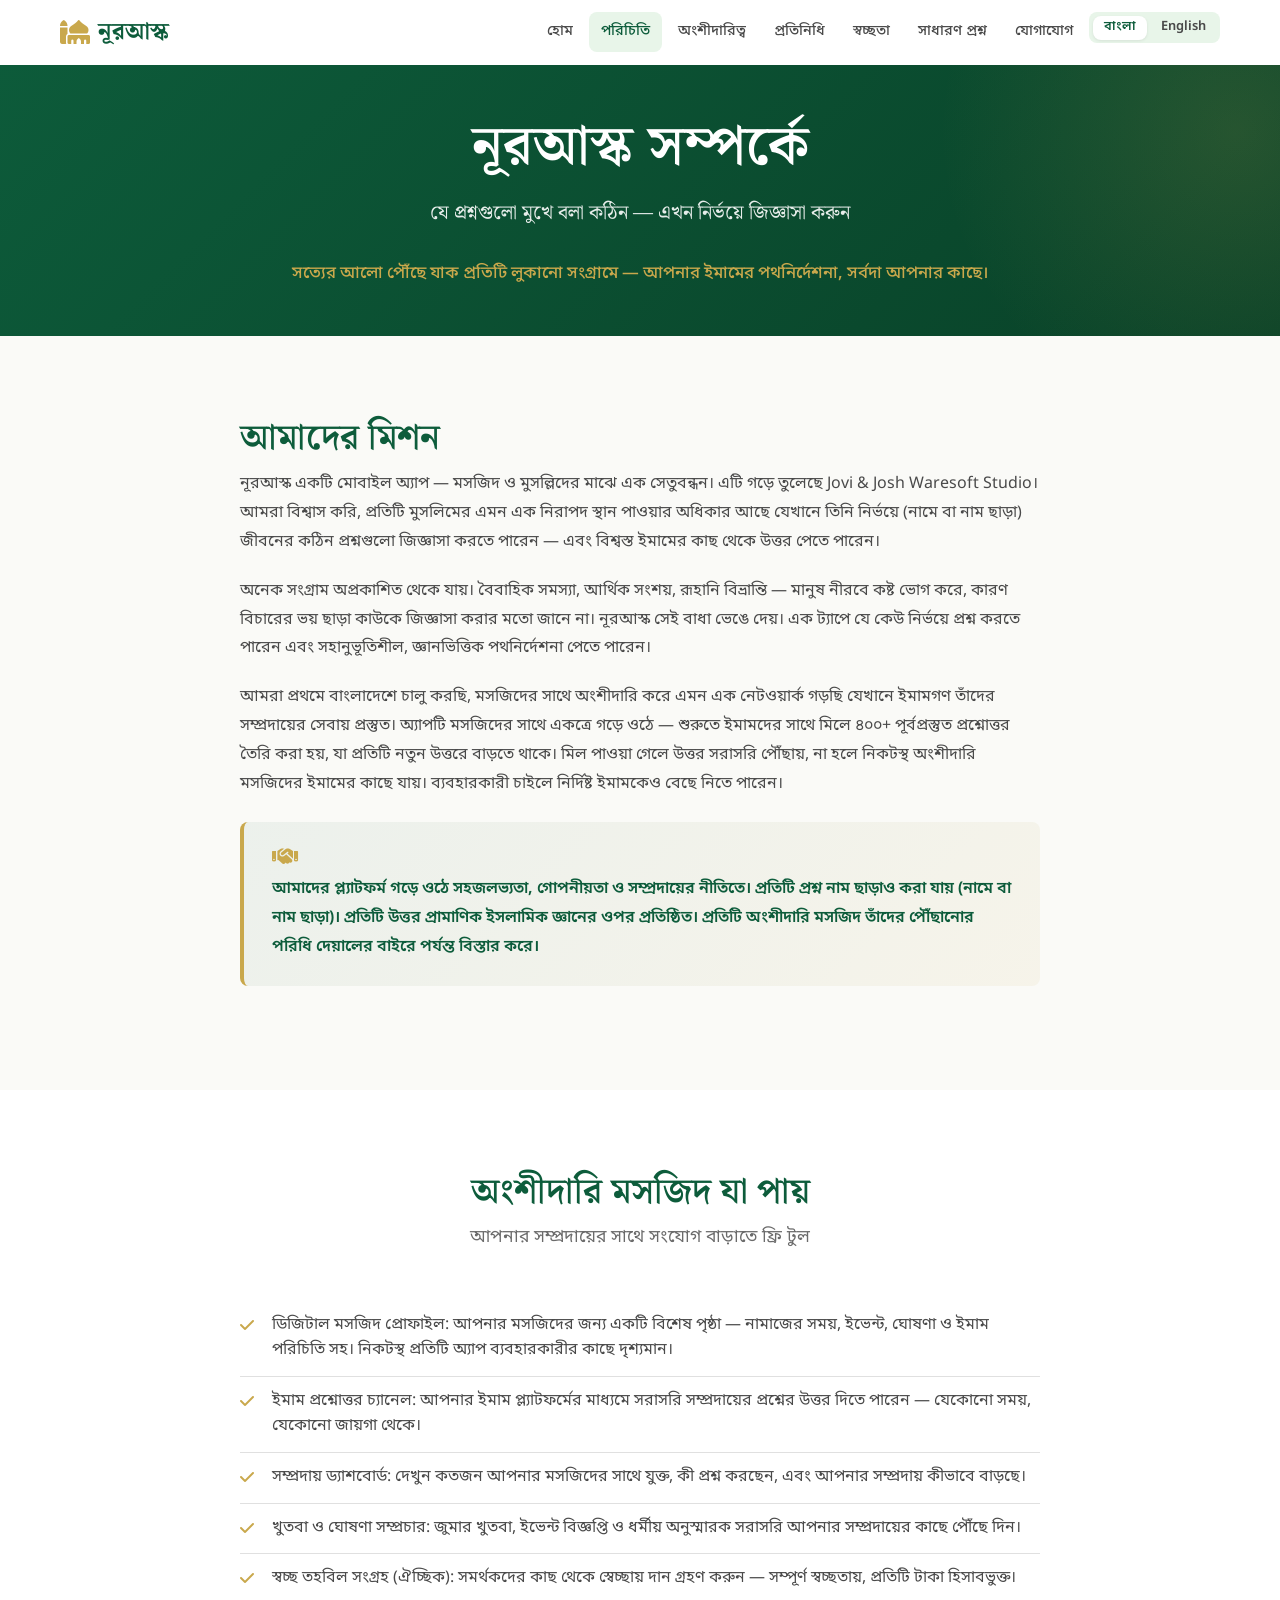
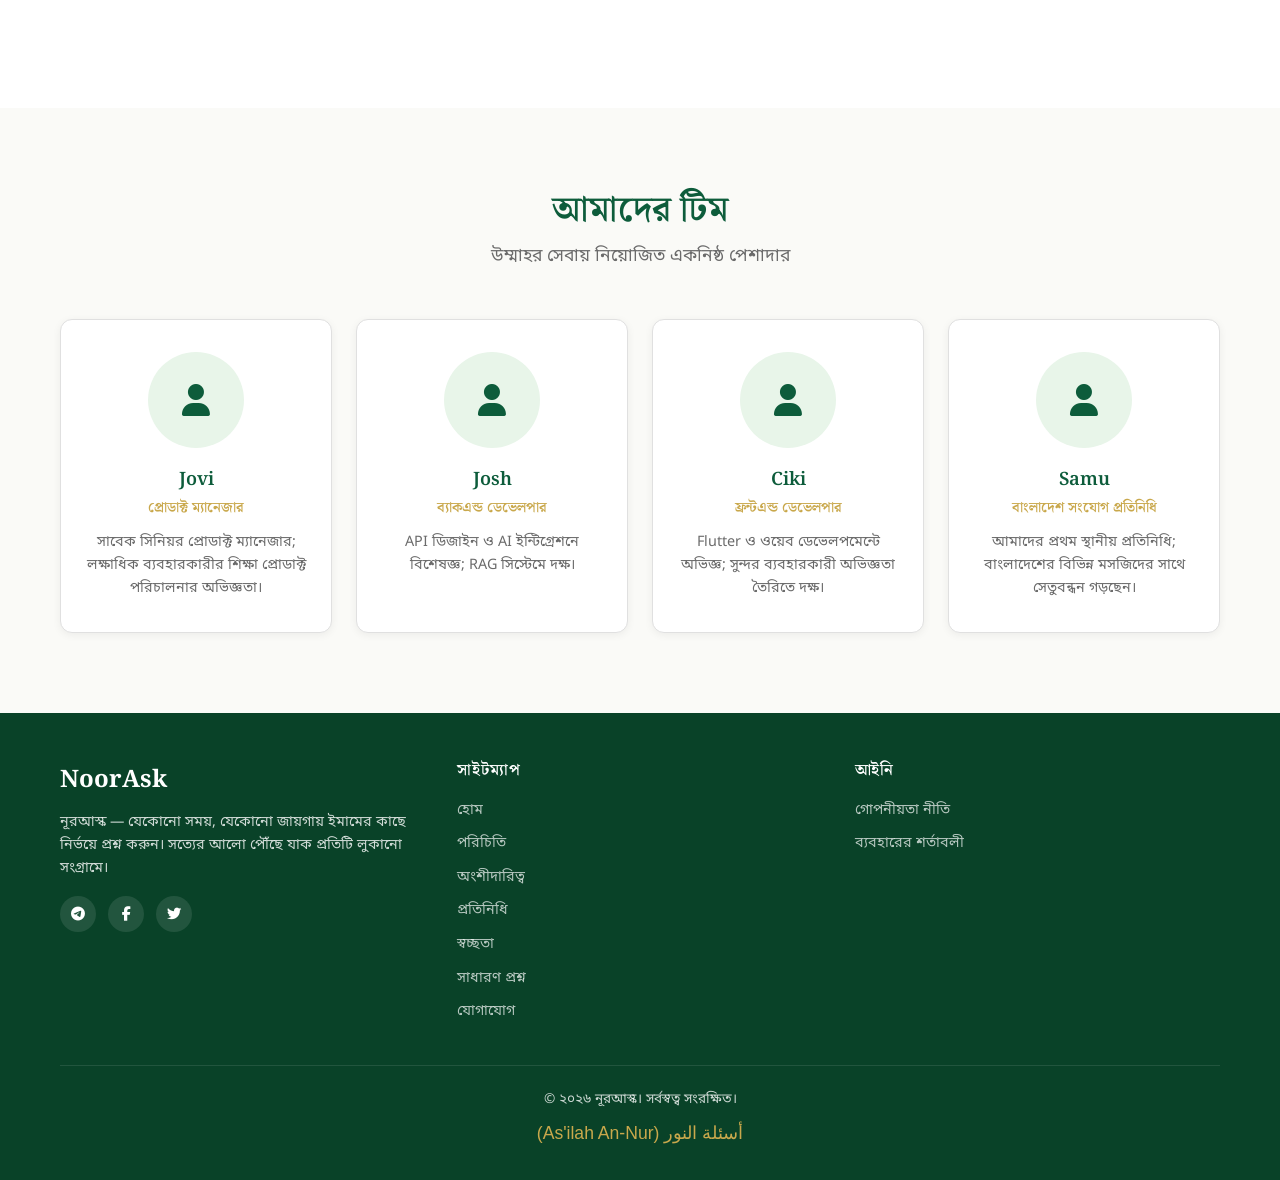
==== commit 198a46ec: "fix: bilingual logo - shows NoorAsk in English, নূরআস্ক in Bengali" ====
--- a/about.html
+++ b/about.html
@@ -17,7 +17,8 @@
     <div class="container">
       <a href="./index.html" class="logo">
         <i class="fas fa-mosque"></i>
-        NoorAsk
+        <span class="txt-en">NoorAsk</span>
+        <span class="txt-bn">নূরআস্ক</span>
       </a>
       <button class="nav-toggle" aria-label="Toggle navigation">
         <i class="fas fa-bars"></i>
--- a/css/style.css
+++ b/css/style.css
@@ -1003,6 +1003,15 @@
   direction: rtl;
 }
 
+/* Logo Language Toggle
+ * html[lang="bn"] (default): shows নূরআস্ক
+ * html[lang="en"]: shows NoorAsk
+ */
+.logo .txt-bn { display: inline; }
+.logo .txt-en { display: none; }
+html[lang="en"] .logo .txt-bn { display: none; }
+html[lang="en"] .logo .txt-en { display: inline; }
+
 /* Co-Creation Highlight Box */
 .highlight-box {
   background: linear-gradient(135deg, rgba(13,92,59,0.06) 0%, rgba(201,168,76,0.08) 100%);
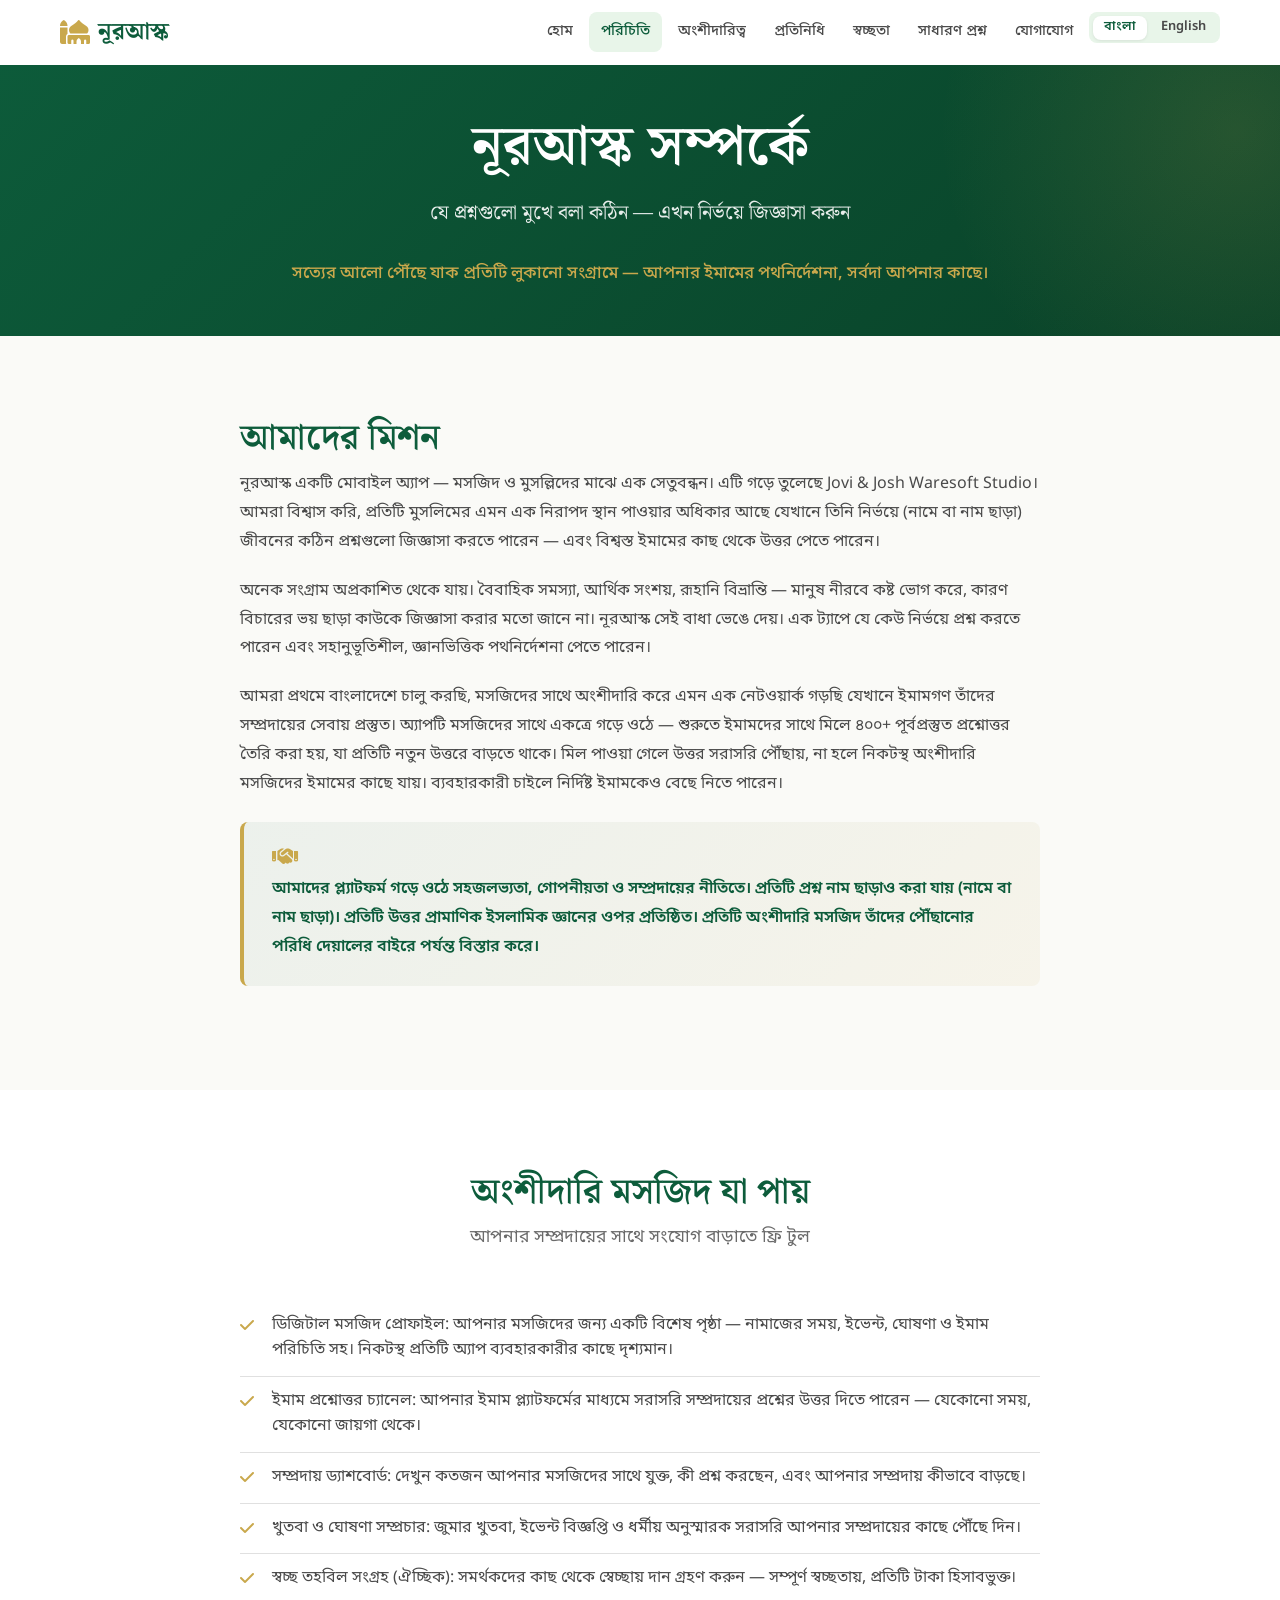
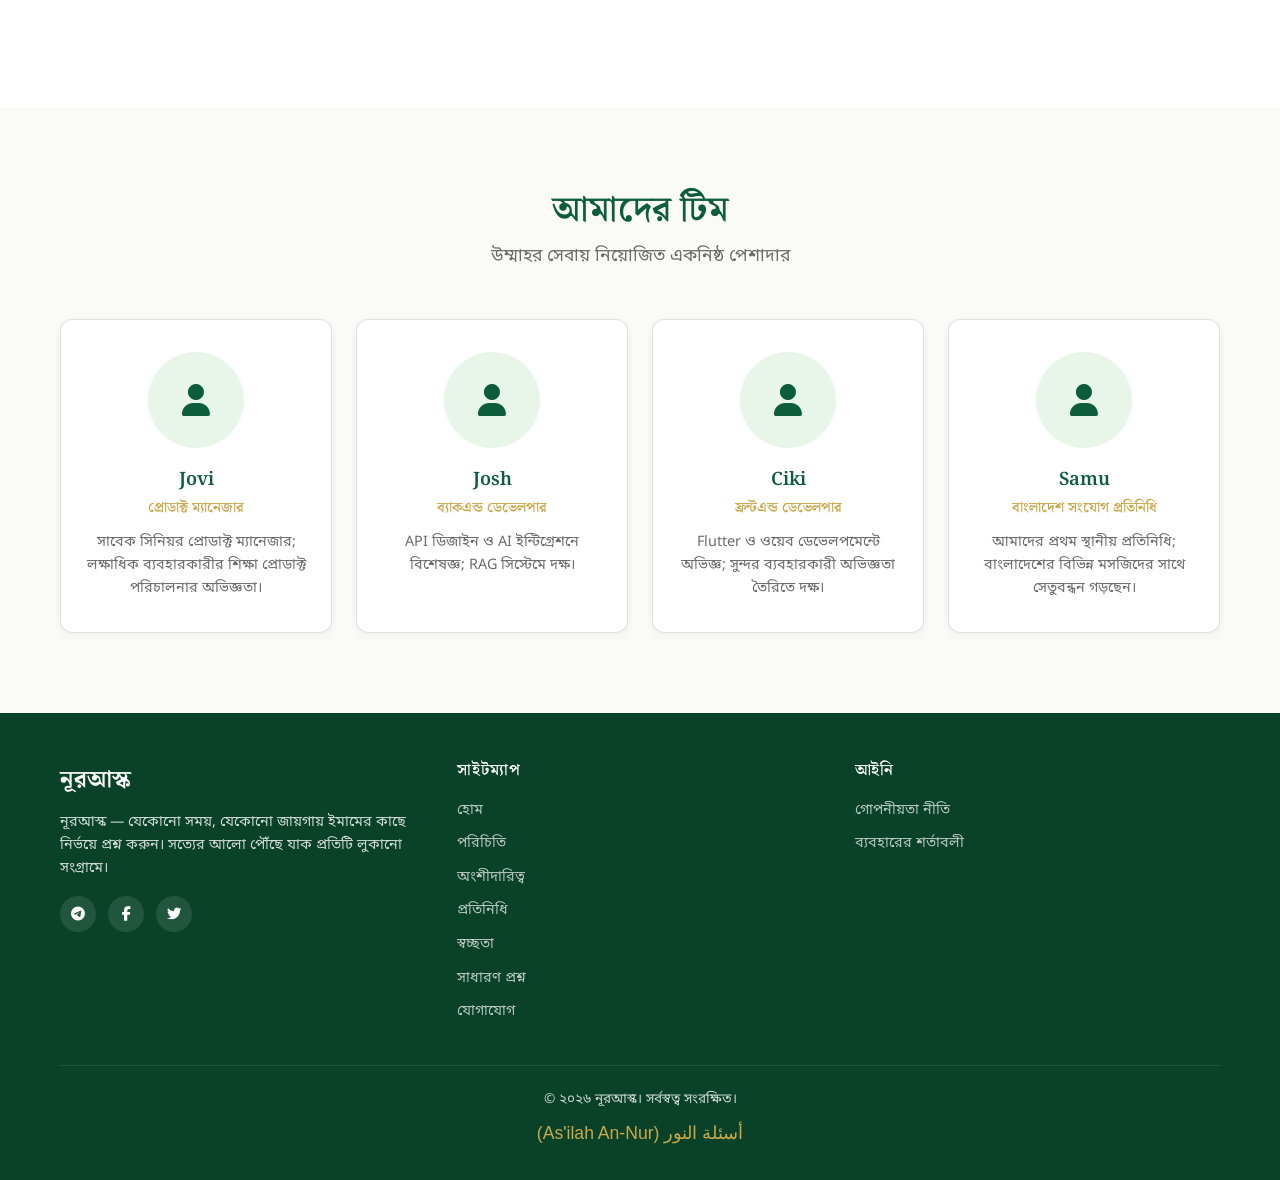
==== commit 2bf70125: "fix: bilingual footer brand - NoorAsk/নূরআস্ক per language" ====
--- a/about.html
+++ b/about.html
@@ -134,7 +134,10 @@
     <div class="container">
       <div class="footer-grid">
         <div>
-          <div class="footer-brand">NoorAsk</div>
+          <div class="footer-brand">
+            <span class="txt-en">NoorAsk</span>
+            <span class="txt-bn">নূরআস্ক</span>
+          </div>
           <p style="font-size: 0.9rem; line-height: 1.6;" data-i18n="footer.tagline">নূরআস্ক — যেকোনো সময়, যেকোনো জায়গায় ইমামের কাছে নির্ভয়ে প্রশ্ন করুন। সত্যের আলো পৌঁছে যাক প্রতিটি লুকানো সংগ্রামে।</p>
           <div class="footer-social">
             <a href="https://t.me/nooraskbangladesh" target="_blank" aria-label="Telegram"><i class="fab fa-telegram-plane"></i></a>
--- a/css/style.css
+++ b/css/style.css
@@ -1012,6 +1012,12 @@
 html[lang="en"] .logo .txt-bn { display: none; }
 html[lang="en"] .logo .txt-en { display: inline; }
 
+/* Footer Brand Language Toggle */
+.footer-brand .txt-bn { display: inline; }
+.footer-brand .txt-en { display: none; }
+html[lang="en"] .footer-brand .txt-bn { display: none; }
+html[lang="en"] .footer-brand .txt-en { display: inline; }
+
 /* Co-Creation Highlight Box */
 .highlight-box {
   background: linear-gradient(135deg, rgba(13,92,59,0.06) 0%, rgba(201,168,76,0.08) 100%);
